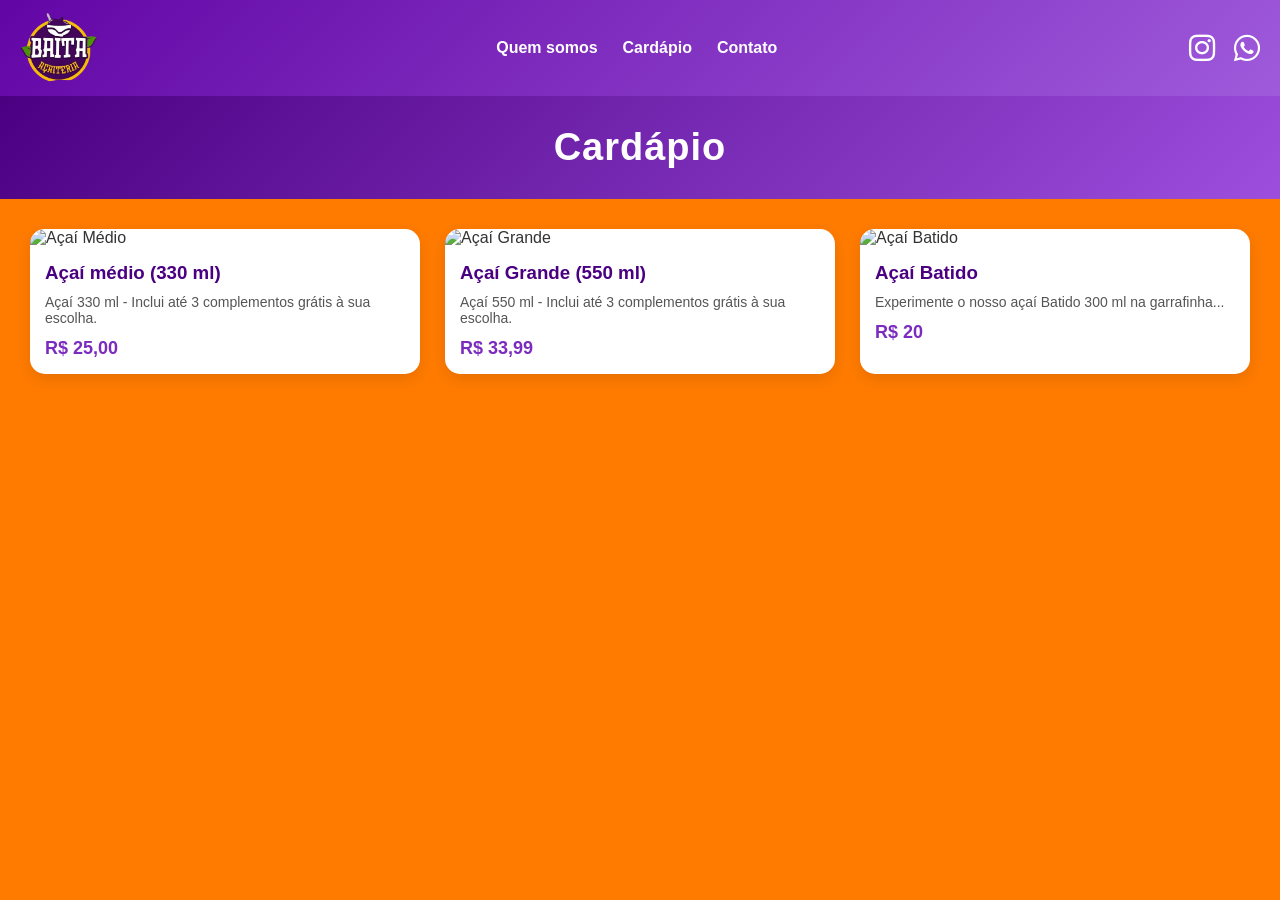
==== Cárdapio/cardapio.html @ 60991f6e "Add files via upload" ====
<!DOCTYPE html>
<html lang="pt-br">
<head>
    <meta charset="UTF-8">
    <meta name="viewport" content="width=device-width, initial-scale=1.0">
    <title>Baita Açaiteria - Cardápio</title>
    <link rel="stylesheet" href="cardapio.css">

    <!-- Ícones (Font Awesome) -->
    <link rel="stylesheet" href="https://cdnjs.cloudflare.com/ajax/libs/font-awesome/6.5.0/css/all.min.css">
</head>
<body>

    <header>
        <nav class="navbar">
            <div class="logo">
                <img src="/img/28788699-2f85-4099-8d29-0df0cccced79-removebg-preview.png" alt="Baita Açaiteria" id="logotop">
            </div>
            <ul class="nav-links">
                <li><a href="#" class="linha">Quem somos</a></li>
                <li><a href="#" class="linha">Cardápio</a></li>
                <li><a href="#" class="linha">Contato</a></li>
            </ul>
            <div class="social-icons">
                <a href="https://www.instagram.com/baita_acaiteria/" target="_blank">
                    <i class="fab fa-instagram"></i>
                </a>
                <a href="https://wa.me/5551989724829" target="_blank">
                    <i class="fab fa-whatsapp"></i>
                </a>
            </div>
        </nav>

        <div class="menu-title">
            <h1 id="titulo">Cardápio</h1>
        </div>
    </header>

    <main class="container">
        <section class="card-grid">
    
            <div class="card">
                <img src="acai-medio.jpg" alt="Açaí Médio">
                <div class="card-content">
                    <h3>Açaí médio (330 ml)</h3>
                    <p>Açaí 330 ml - Inclui até 3 complementos grátis à sua escolha.</p>
                    <span class="price">R$ 25,00</span>
                </div>
            </div>

            <div class="card">
                <img src="acai-grande.jpg" alt="Açaí Grande">
                <div class="card-content">
                    <h3>Açaí Grande (550 ml)</h3>
                    <p>Açaí 550 ml - Inclui até 3 complementos grátis à sua escolha.</p>
                    <span class="price">R$ 33,99</span>
                </div>
            </div>

            <div class="card">
                <img src="acai-batido.jpg" alt="Açaí Batido">
                <div class="card-content">
                    <h3>Açaí Batido</h3>
                    <p>Experimente o nosso açaí Batido 300 ml na garrafinha...</p>
                    <span class="price">R$ 20</span>
                </div>
            </div>

        </section>
    </main>

</body>
</html>
---- Cárdapio/cardapio.css ----
#logotop{
    width: 80px;
    object-fit: cover;
}

/* RESET */
* {
    margin: 0;
    padding: 0;
    box-sizing: border-box;
    font-family: Arial, Helvetica, sans-serif;
}

/* BODY */
body {
    background-color: #ff7b00;
    color: #333;
}

/* NAVBAR */
.navbar {
    display: flex;
    justify-content: space-between;
    align-items: center;
    padding: 10px 20px;
    background: linear-gradient(135deg, #6205a5, #9f5adb);
    color: white;
}

/* LOGO */
.logo img {
    width: 110px;
}

/* MENU */
.nav-links {
    list-style: none;
    display: flex;
    gap: 25px;
}

/* LINKS DO MENU */
.nav-links a {
    position: relative;
    text-decoration: none;
    color: white;
    font-weight: bold;
    padding-bottom: 5px;
    transition: 0.3s;
}

/* Hover (cresce levemente) */
.nav-links a:hover {
    transform: scale(1.1);
    color: #ddd;
}

/* LINHA ANIMADA */
.nav-links a::after {
    content: "";
    position: absolute;
    left: 0;
    bottom: 0;
    width: 0%;
    height: 3px;
    background-color: white;
    transition: 0.3s;
}

/* Linha no hover */
.nav-links a:hover::after {
    width: 100%;
}

/* Página ativa */
.nav-links a.active::after {
    width: 100%;
}

.nav-links a.active {
    color: #ddd;
}

/* ÍCONES */
.social-icons a {
    display: inline-block;
    margin-left: 15px;
}

.social-icons i {
    font-size: 30px;
    color: white;
    transition: 0.25s;
}

/* Hover */
.social-icons a:hover i {
    color: rgb(192, 125, 255);
    transform: scale(1.2);
}

/* Clique */
.social-icons a:active i {
    color: #25d366;
    transform: scale(1.3);
}

/* TÍTULO */
.menu-title {
    text-align: center;
    padding: 30px;
    background: linear-gradient(135deg, #4b0082, #9d4edd);
    color: white;
}

.menu-title h1 {
    font-size: 38px;
    letter-spacing: 1px;
}

/* CONTAINER */
.container {
    padding: 30px;
}

/* GRID */
.card-grid {
    display: grid;
    grid-template-columns: repeat(auto-fit, minmax(250px, 1fr));
    gap: 25px;
}

/* CARD */
.card {
    background: white;
    border-radius: 15px;
    overflow: hidden;
    box-shadow: 0 5px 15px rgba(0,0,0,0.1);
    transition: 0.3s;
}

.card:hover {
    transform: translateY(-6px);
}

/* IMAGEM */
.card img {
    width: 100%;
    height: 200px;
    object-fit: cover;
}

/* CONTEÚDO */
.card-content {
    padding: 15px;
}

.card-content h3 {
    margin-bottom: 10px;
    color: #4b0082;
}

.card-content p {
    font-size: 14px;
    margin-bottom: 12px;
    color: #555;
}

/* PREÇO */
.price {
    font-weight: bold;
    color: #7b2cbf;
    font-size: 18px;
}

/* RESPONSIVO */
@media (max-width: 768px) {
    .nav-links {
        display: none;
    }

    .menu-title h1 {
        font-size: 28px;
    }
}
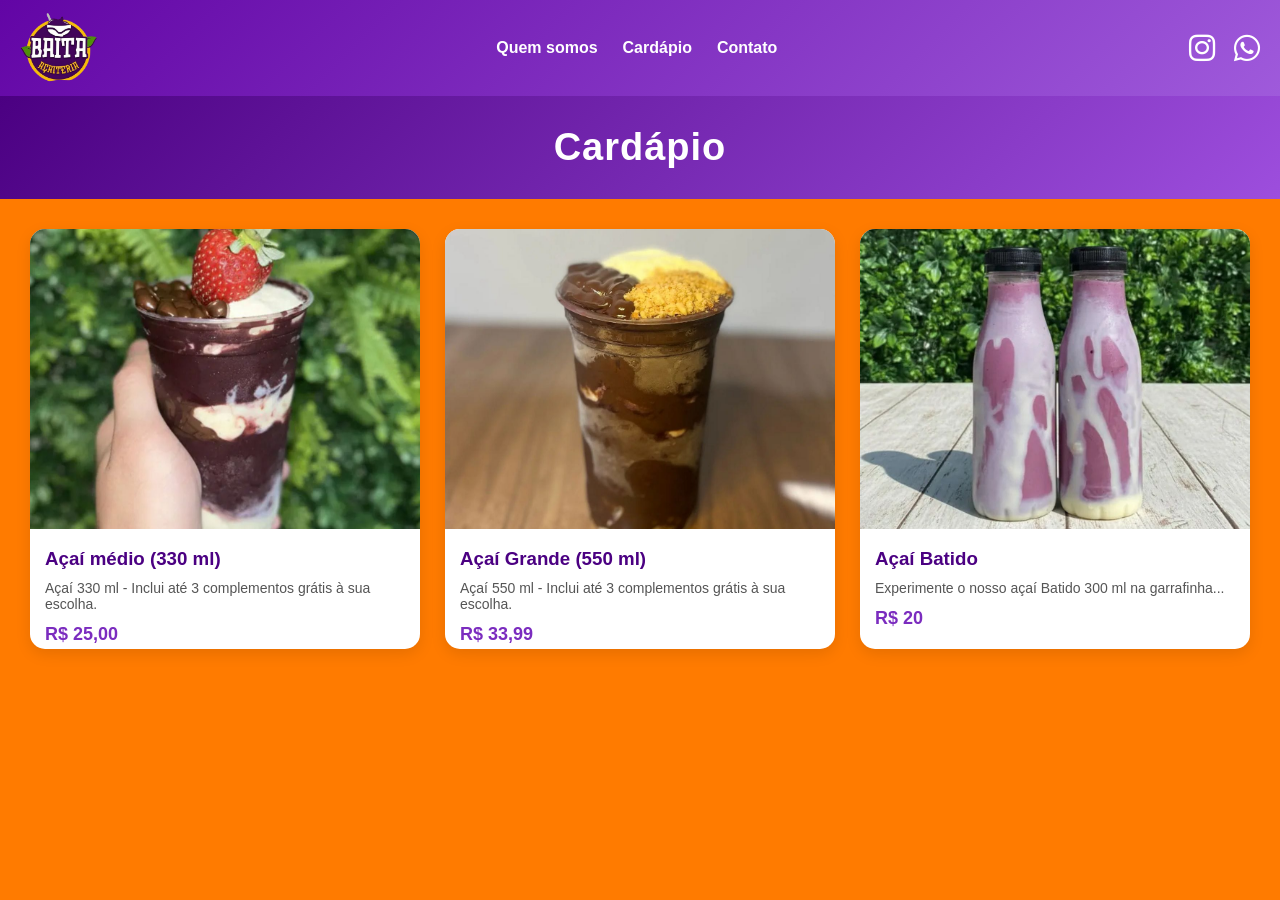
==== commit 08551440: "Add files via upload" ====
--- a/Cárdapio/cardapio.html
+++ b/Cárdapio/cardapio.html
@@ -16,11 +16,19 @@
             <div class="logo">
                 <img src="/img/28788699-2f85-4099-8d29-0df0cccced79-removebg-preview.png" alt="Baita Açaiteria" id="logotop">
             </div>
+            <div class="logo-collapse" onclick="abreMenu()">
+                <img src="https://cdn-icons-png.flaticon.com/512/6499/6499731.png" alt="Menu" id="menu-collapse">
+            </div>
             <ul class="nav-links">
                 <li><a href="#" class="linha">Quem somos</a></li>
                 <li><a href="#" class="linha">Cardápio</a></li>
                 <li><a href="#" class="linha">Contato</a></li>
             </ul>
+            <div class="nav-links-collapse">
+                <li><a href="#" class="linha">Quem somos</a></li>
+                <li><a href="#" class="linha">Cardápio</a></li>
+                <li><a href="#" class="linha">Contato</a></li>
+            </div>
             <div class="social-icons">
                 <a href="https://www.instagram.com/baita_acaiteria/" target="_blank">
                     <i class="fab fa-instagram"></i>
@@ -40,7 +48,7 @@
         <section class="card-grid">
     
             <div class="card">
-                <img src="acai-medio.jpg" alt="Açaí Médio">
+                <img src="/img/14002e26-5452-4376-9e80-5aa05e0ed316.jpg" alt="Açaí Médio">
                 <div class="card-content">
                     <h3>Açaí médio (330 ml)</h3>
                     <p>Açaí 330 ml - Inclui até 3 complementos grátis à sua escolha.</p>
@@ -49,7 +57,7 @@
             </div>
 
             <div class="card">
-                <img src="acai-grande.jpg" alt="Açaí Grande">
+                <img src="/img/bbf6f4c6-9510-4471-943b-8fd6cc960ae5.jpg" alt="Açaí Grande">
                 <div class="card-content">
                     <h3>Açaí Grande (550 ml)</h3>
                     <p>Açaí 550 ml - Inclui até 3 complementos grátis à sua escolha.</p>
@@ -58,7 +66,7 @@
             </div>
 
             <div class="card">
-                <img src="acai-batido.jpg" alt="Açaí Batido">
+                <img src="/img/a445cf9c-a985-459c-bd20-ec68bb0c9f94.jpg" alt="Açaí Batido">
                 <div class="card-content">
                     <h3>Açaí Batido</h3>
                     <p>Experimente o nosso açaí Batido 300 ml na garrafinha...</p>
@@ -69,5 +77,33 @@
         </section>
     </main>
 
+    <script>
+        const logoTop = document.querySelector("#logotop")
+        const menu = document.querySelector("#menu-collapse")
+        const links = document.querySelector(".nav-links-collapse")
+
+        window.addEventListener("resize", ()=>{
+            let larguraViewport = window.innerWidth;
+            console.log("Largura da Janela: " + larguraViewport + "px");
+
+            if(larguraViewport < 768) {
+                logoTop.style.display = "none"
+                menu.style.display = "block"
+            } else {
+                logoTop.style.display = "block"
+                menu.style.display = "none"
+            }
+        })
+
+        function abreMenu() {
+            if( links.style.display == "none" ) {
+                links.style.display = "block"
+            } else {
+                links.style.display = "none"
+            }
+        }
+        
+    </script>
+
 </body>
 </html>
--- a/Cárdapio/cardapio.css
+++ b/Cárdapio/cardapio.css
@@ -3,7 +3,6 @@
     object-fit: cover;
 }
 
-/* RESET */
 * {
     margin: 0;
     padding: 0;
@@ -11,13 +10,11 @@
     font-family: Arial, Helvetica, sans-serif;
 }
 
-/* BODY */
 body {
     background-color: #ff7b00;
     color: #333;
 }
 
-/* NAVBAR */
 .navbar {
     display: flex;
     justify-content: space-between;
@@ -27,20 +24,40 @@
     color: white;
 }
 
-/* LOGO */
 .logo img {
     width: 110px;
 }
 
-/* MENU */
+#menu-collapse {
+    width: 30px;
+    cursor: pointer;
+    display: none;
+}
+
+.logo-collapse {
+    position: absolute;
+}
+
 .nav-links {
     list-style: none;
     display: flex;
     gap: 25px;
 }
 
-/* LINKS DO MENU */
-.nav-links a {
+.nav-links-collapse {
+    list-style: none;
+    display: flex;
+    flex-direction: column;
+    gap: 25px;
+    position: absolute;
+    top: 100px;
+    background-color: purple;
+    padding: 30px;
+    border-radius: 15px;
+    display: none;
+}
+
+.nav-links a, .nav-links-collapse a {
     position: relative;
     text-decoration: none;
     color: white;
@@ -49,14 +66,12 @@
     transition: 0.3s;
 }
 
-/* Hover (cresce levemente) */
-.nav-links a:hover {
+.nav-links a:hover, .nav-links-collapse a:hover {
     transform: scale(1.1);
     color: #ddd;
 }
 
-/* LINHA ANIMADA */
-.nav-links a::after {
+.nav-links a::after, .nav-links-collapse a::after {
     content: "";
     position: absolute;
     left: 0;
@@ -67,21 +82,10 @@
     transition: 0.3s;
 }
 
-/* Linha no hover */
-.nav-links a:hover::after {
+.nav-links a:hover::after, .nav-links-collapse a:hover::after {
     width: 100%;
 }
 
-/* Página ativa */
-.nav-links a.active::after {
-    width: 100%;
-}
-
-.nav-links a.active {
-    color: #ddd;
-}
-
-/* ÍCONES */
 .social-icons a {
     display: inline-block;
     margin-left: 15px;
@@ -93,19 +97,16 @@
     transition: 0.25s;
 }
 
-/* Hover */
 .social-icons a:hover i {
     color: rgb(192, 125, 255);
     transform: scale(1.2);
 }
 
-/* Clique */
 .social-icons a:active i {
     color: #25d366;
     transform: scale(1.3);
 }
 
-/* TÍTULO */
 .menu-title {
     text-align: center;
     padding: 30px;
@@ -118,20 +119,18 @@
     letter-spacing: 1px;
 }
 
-/* CONTAINER */
 .container {
     padding: 30px;
 }
 
-/* GRID */
 .card-grid {
     display: grid;
     grid-template-columns: repeat(auto-fit, minmax(250px, 1fr));
     gap: 25px;
 }
 
-/* CARD */
 .card {
+    height: 420px;
     background: white;
     border-radius: 15px;
     overflow: hidden;
@@ -143,14 +142,12 @@
     transform: translateY(-6px);
 }
 
-/* IMAGEM */
 .card img {
     width: 100%;
-    height: 200px;
+    height: 300px;
     object-fit: cover;
 }
 
-/* CONTEÚDO */
 .card-content {
     padding: 15px;
 }
@@ -166,15 +163,22 @@
     color: #555;
 }
 
-/* PREÇO */
 .price {
     font-weight: bold;
     color: #7b2cbf;
     font-size: 18px;
 }
 
-/* RESPONSIVO */
-@media (max-width: 768px) {
+
+@media (max-width: 768px) { 
+    #logotop {
+        display: none;
+    }
+
+    #menu-collapse {
+        display: block;
+    }
+
     .nav-links {
         display: none;
     }
